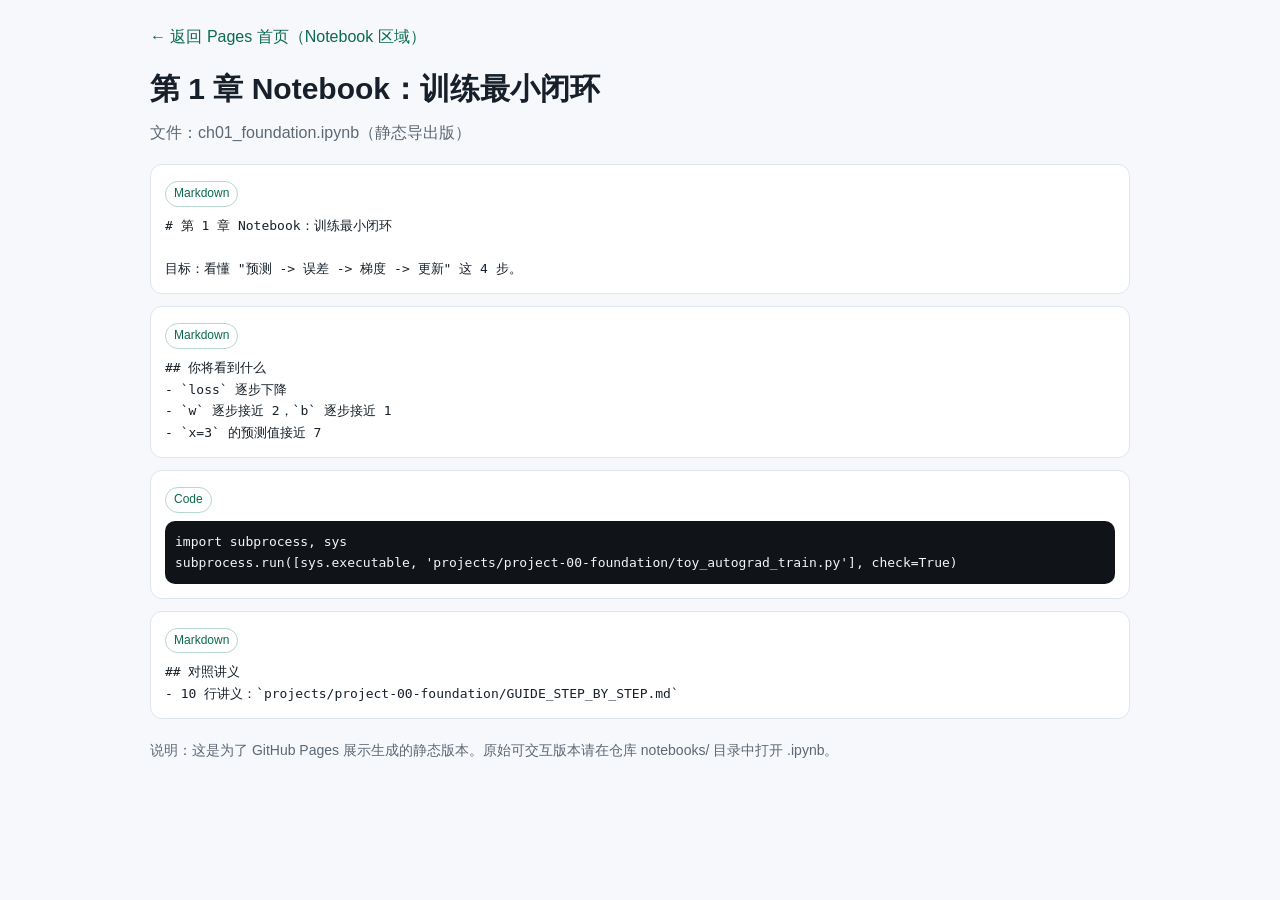
==== docs/notebooks/ch01_foundation.html @ f3278fe0 "feat: publish notebook static html pages for github pages viewing" ====
<!doctype html>
<html lang="zh-CN">
<head>
  <meta charset="utf-8" />
  <meta name="viewport" content="width=device-width, initial-scale=1" />
  <title>第 1 章 Notebook：训练最小闭环</title>
  <style>
:root {
  --bg: #f6f8fb;
  --text: #17202a;
  --muted: #5c6874;
  --panel: #ffffff;
  --border: #dfe5ee;
  --code-bg: #101418;
  --code-fg: #f2f5f9;
  --accent: #0b6a4f;
}
* { box-sizing: border-box; }
body {
  margin: 0;
  font-family: "Noto Sans SC", "PingFang SC", "Microsoft YaHei", sans-serif;
  background: var(--bg);
  color: var(--text);
  line-height: 1.65;
}
.container {
  width: min(980px, 92vw);
  margin: 0 auto;
  padding: 24px 0 40px;
}
.topbar {
  margin-bottom: 14px;
}
.topbar a {
  color: var(--accent);
  text-decoration: none;
}
h1 {
  margin: 0 0 6px;
  font-size: 30px;
}
.sub {
  margin: 0 0 18px;
  color: var(--muted);
}
.cell {
  background: var(--panel);
  border: 1px solid var(--border);
  border-radius: 12px;
  padding: 14px;
  margin-bottom: 12px;
}
.badge {
  display: inline-block;
  font-size: 12px;
  color: var(--accent);
  border: 1px solid #b7d7cc;
  border-radius: 999px;
  padding: 2px 8px;
  margin-bottom: 8px;
}
pre {
  margin: 0;
  white-space: pre-wrap;
  word-break: break-word;
}
.code {
  background: var(--code-bg);
  color: var(--code-fg);
  border-radius: 10px;
  padding: 10px;
  overflow: auto;
}
.markdown {
  background: #ffffff;
}
.note {
  margin-top: 20px;
  color: var(--muted);
  font-size: 14px;
}
</style>
</head>
<body>
  <main class="container">
    <div class="topbar"><a href="../index.html#notebooks">← 返回 Pages 首页（Notebook 区域）</a></div>
    <h1>第 1 章 Notebook：训练最小闭环</h1>
    <p class="sub">文件：ch01_foundation.ipynb（静态导出版）</p>
    <section class="cell markdown"><div class="badge">Markdown</div><pre># 第 1 章 Notebook：训练最小闭环

目标：看懂 &quot;预测 -&gt; 误差 -&gt; 梯度 -&gt; 更新&quot; 这 4 步。</pre></section><section class="cell markdown"><div class="badge">Markdown</div><pre>## 你将看到什么
- `loss` 逐步下降
- `w` 逐步接近 2，`b` 逐步接近 1
- `x=3` 的预测值接近 7</pre></section><section class="cell"><div class="badge">Code</div><pre class="code">import subprocess, sys
subprocess.run([sys.executable, &#x27;projects/project-00-foundation/toy_autograd_train.py&#x27;], check=True)</pre></section><section class="cell markdown"><div class="badge">Markdown</div><pre>## 对照讲义
- 10 行讲义：`projects/project-00-foundation/GUIDE_STEP_BY_STEP.md`</pre></section>
    <p class="note">说明：这是为了 GitHub Pages 展示生成的静态版本。原始可交互版本请在仓库 notebooks/ 目录中打开 .ipynb。</p>
  </main>
</body>
</html>
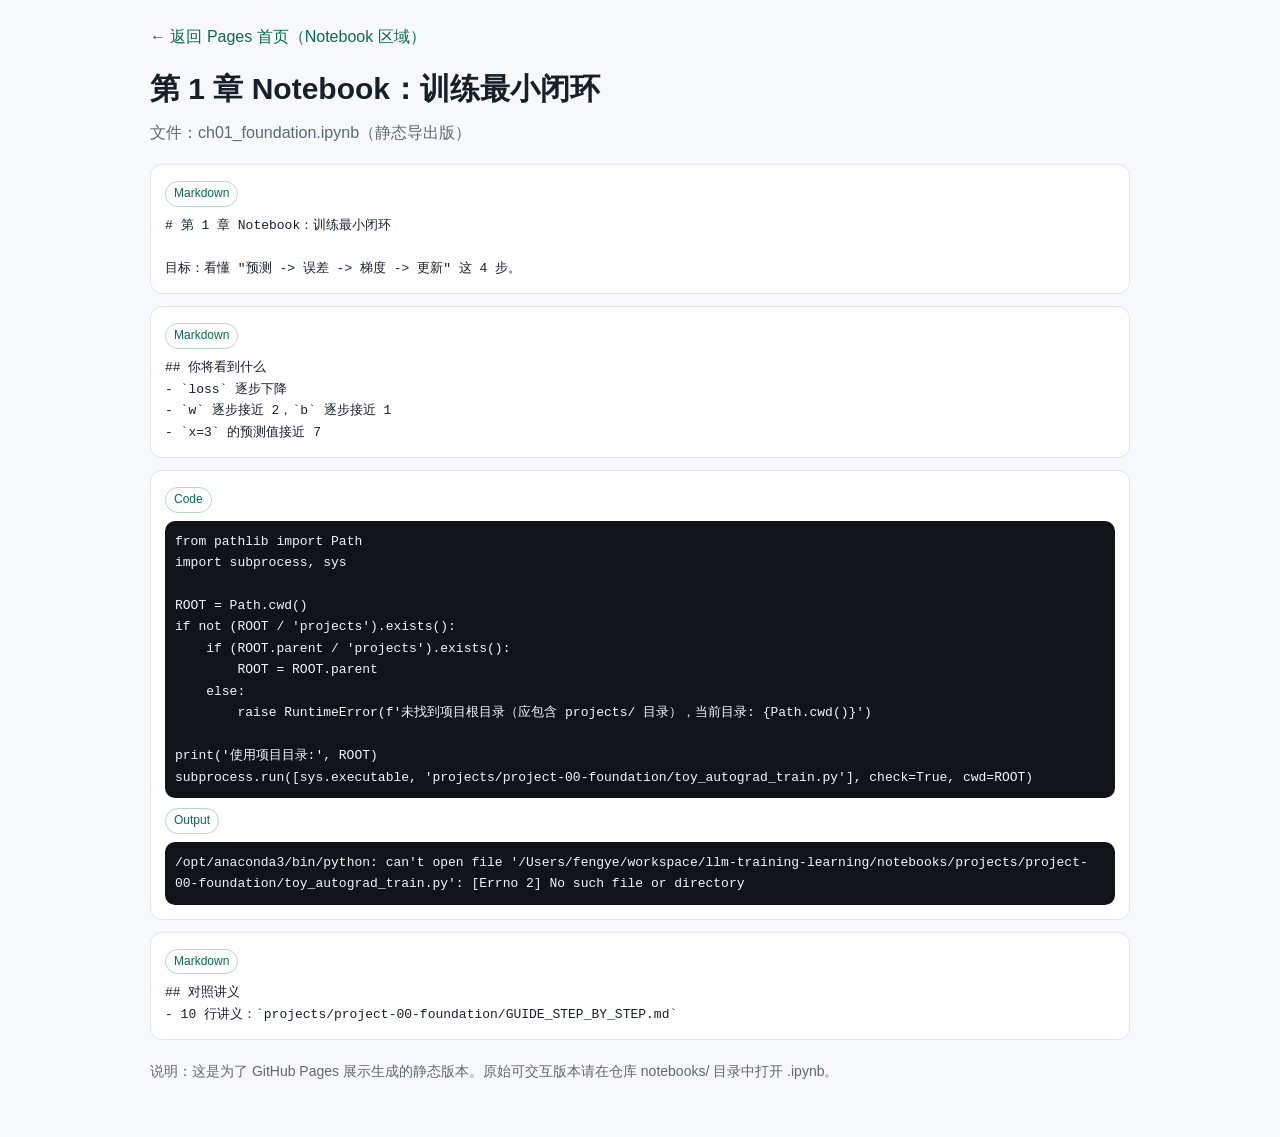
==== commit 78c112c0: "fix: make notebooks resolve project root correctly in jupyter" ====
--- a/docs/notebooks/ch01_foundation.html
+++ b/docs/notebooks/ch01_foundation.html
@@ -91,8 +91,20 @@
 目标：看懂 &quot;预测 -&gt; 误差 -&gt; 梯度 -&gt; 更新&quot; 这 4 步。</pre></section><section class="cell markdown"><div class="badge">Markdown</div><pre>## 你将看到什么
 - `loss` 逐步下降
 - `w` 逐步接近 2，`b` 逐步接近 1
-- `x=3` 的预测值接近 7</pre></section><section class="cell"><div class="badge">Code</div><pre class="code">import subprocess, sys
-subprocess.run([sys.executable, &#x27;projects/project-00-foundation/toy_autograd_train.py&#x27;], check=True)</pre></section><section class="cell markdown"><div class="badge">Markdown</div><pre>## 对照讲义
+- `x=3` 的预测值接近 7</pre></section><section class="cell"><div class="badge">Code</div><pre class="code">from pathlib import Path
+import subprocess, sys
+
+ROOT = Path.cwd()
+if not (ROOT / &#x27;projects&#x27;).exists():
+    if (ROOT.parent / &#x27;projects&#x27;).exists():
+        ROOT = ROOT.parent
+    else:
+        raise RuntimeError(f&#x27;未找到项目根目录（应包含 projects/ 目录），当前目录: {Path.cwd()}&#x27;)
+
+print(&#x27;使用项目目录:&#x27;, ROOT)
+subprocess.run([sys.executable, &#x27;projects/project-00-foundation/toy_autograd_train.py&#x27;], check=True, cwd=ROOT)
+</pre><div style="margin-top:8px;"><div class="badge">Output</div><pre class="code">/opt/anaconda3/bin/python: can&#x27;t open file &#x27;/Users/fengye/workspace/llm-training-learning/notebooks/projects/project-00-foundation/toy_autograd_train.py&#x27;: [Errno 2] No such file or directory
+</pre></div></section><section class="cell markdown"><div class="badge">Markdown</div><pre>## 对照讲义
 - 10 行讲义：`projects/project-00-foundation/GUIDE_STEP_BY_STEP.md`</pre></section>
     <p class="note">说明：这是为了 GitHub Pages 展示生成的静态版本。原始可交互版本请在仓库 notebooks/ 目录中打开 .ipynb。</p>
   </main>
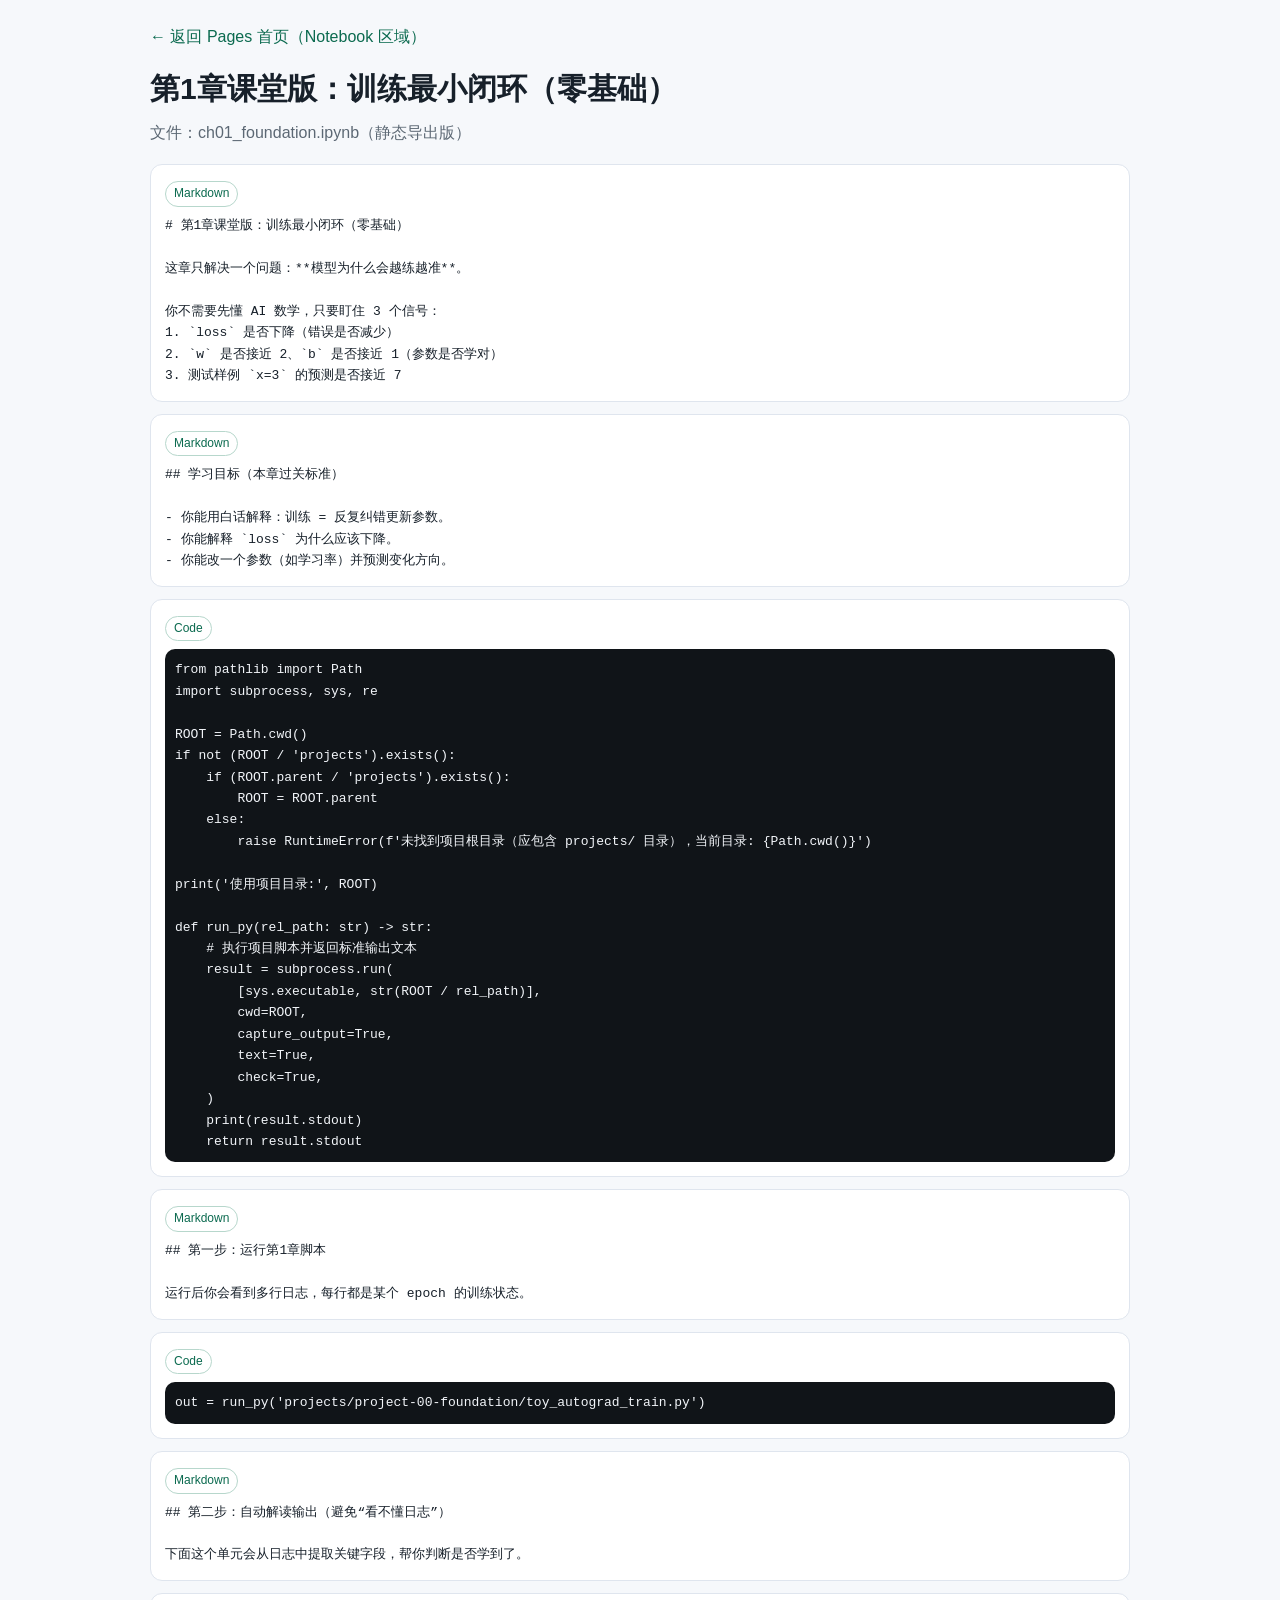
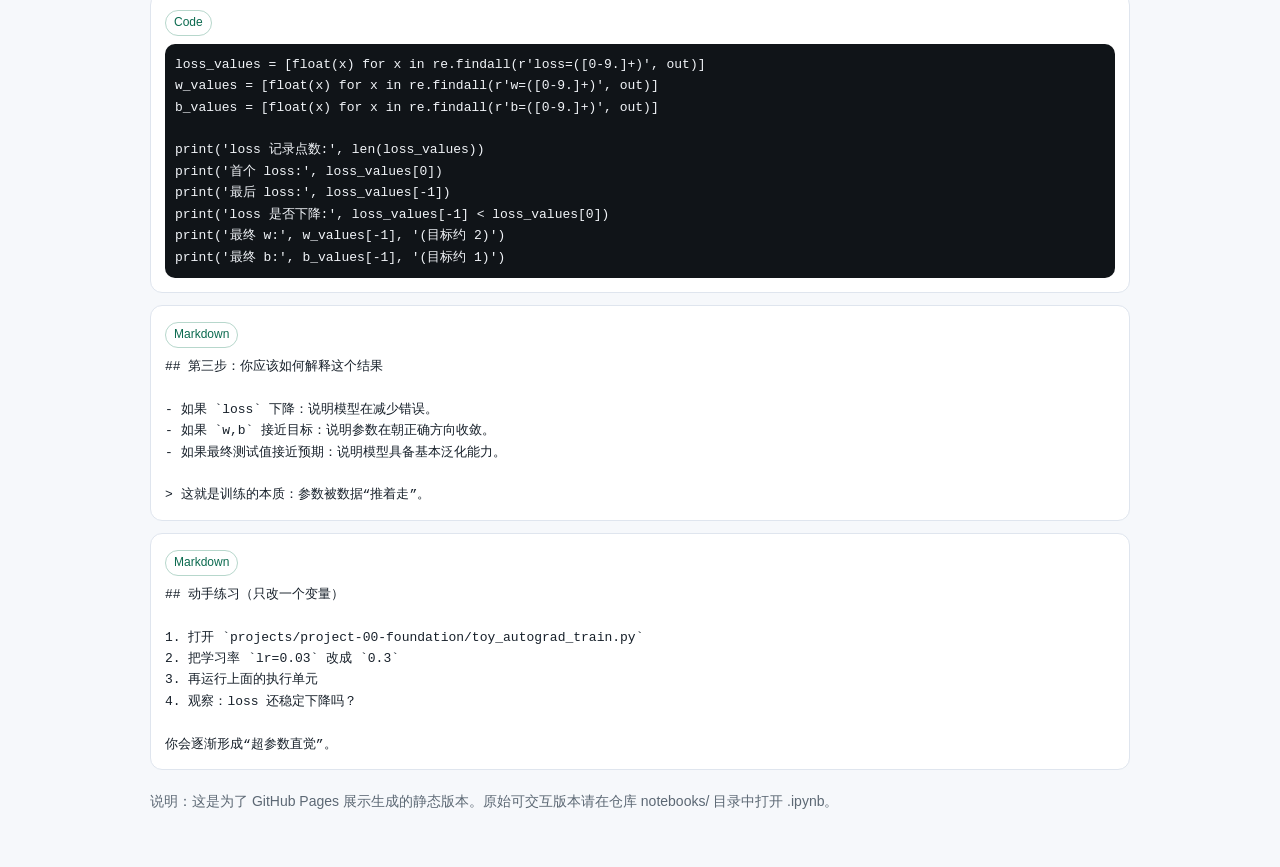
==== commit a5856340: "feat: rewrite all chapter notebooks into classroom-style guided lessons" ====
--- a/docs/notebooks/ch01_foundation.html
+++ b/docs/notebooks/ch01_foundation.html
@@ -3,7 +3,7 @@
 <head>
   <meta charset="utf-8" />
   <meta name="viewport" content="width=device-width, initial-scale=1" />
-  <title>第 1 章 Notebook：训练最小闭环</title>
+  <title>第1章课堂版：训练最小闭环（零基础）</title>
   <style>
 :root {
   --bg: #f6f8fb;
@@ -84,15 +84,23 @@
 <body>
   <main class="container">
     <div class="topbar"><a href="../index.html#notebooks">← 返回 Pages 首页（Notebook 区域）</a></div>
-    <h1>第 1 章 Notebook：训练最小闭环</h1>
+    <h1>第1章课堂版：训练最小闭环（零基础）</h1>
     <p class="sub">文件：ch01_foundation.ipynb（静态导出版）</p>
-    <section class="cell markdown"><div class="badge">Markdown</div><pre># 第 1 章 Notebook：训练最小闭环
+    <section class="cell markdown"><div class="badge">Markdown</div><pre># 第1章课堂版：训练最小闭环（零基础）
 
-目标：看懂 &quot;预测 -&gt; 误差 -&gt; 梯度 -&gt; 更新&quot; 这 4 步。</pre></section><section class="cell markdown"><div class="badge">Markdown</div><pre>## 你将看到什么
-- `loss` 逐步下降
-- `w` 逐步接近 2，`b` 逐步接近 1
-- `x=3` 的预测值接近 7</pre></section><section class="cell"><div class="badge">Code</div><pre class="code">from pathlib import Path
-import subprocess, sys
+这章只解决一个问题：**模型为什么会越练越准**。
+
+你不需要先懂 AI 数学，只要盯住 3 个信号：
+1. `loss` 是否下降（错误是否减少）
+2. `w` 是否接近 2、`b` 是否接近 1（参数是否学对）
+3. 测试样例 `x=3` 的预测是否接近 7
+</pre></section><section class="cell markdown"><div class="badge">Markdown</div><pre>## 学习目标（本章过关标准）
+
+- 你能用白话解释：训练 = 反复纠错更新参数。
+- 你能解释 `loss` 为什么应该下降。
+- 你能改一个参数（如学习率）并预测变化方向。
+</pre></section><section class="cell"><div class="badge">Code</div><pre class="code">from pathlib import Path
+import subprocess, sys, re
 
 ROOT = Path.cwd()
 if not (ROOT / &#x27;projects&#x27;).exists():
@@ -102,10 +110,51 @@
         raise RuntimeError(f&#x27;未找到项目根目录（应包含 projects/ 目录），当前目录: {Path.cwd()}&#x27;)
 
 print(&#x27;使用项目目录:&#x27;, ROOT)
-subprocess.run([sys.executable, &#x27;projects/project-00-foundation/toy_autograd_train.py&#x27;], check=True, cwd=ROOT)
-</pre><div style="margin-top:8px;"><div class="badge">Output</div><pre class="code">/opt/anaconda3/bin/python: can&#x27;t open file &#x27;/Users/fengye/workspace/llm-training-learning/notebooks/projects/project-00-foundation/toy_autograd_train.py&#x27;: [Errno 2] No such file or directory
-</pre></div></section><section class="cell markdown"><div class="badge">Markdown</div><pre>## 对照讲义
-- 10 行讲义：`projects/project-00-foundation/GUIDE_STEP_BY_STEP.md`</pre></section>
+
+def run_py(rel_path: str) -&gt; str:
+    # 执行项目脚本并返回标准输出文本
+    result = subprocess.run(
+        [sys.executable, str(ROOT / rel_path)],
+        cwd=ROOT,
+        capture_output=True,
+        text=True,
+        check=True,
+    )
+    print(result.stdout)
+    return result.stdout
+</pre></section><section class="cell markdown"><div class="badge">Markdown</div><pre>## 第一步：运行第1章脚本
+
+运行后你会看到多行日志，每行都是某个 epoch 的训练状态。
+</pre></section><section class="cell"><div class="badge">Code</div><pre class="code">out = run_py(&#x27;projects/project-00-foundation/toy_autograd_train.py&#x27;)
+</pre></section><section class="cell markdown"><div class="badge">Markdown</div><pre>## 第二步：自动解读输出（避免“看不懂日志”）
+
+下面这个单元会从日志中提取关键字段，帮你判断是否学到了。
+</pre></section><section class="cell"><div class="badge">Code</div><pre class="code">loss_values = [float(x) for x in re.findall(r&#x27;loss=([0-9.]+)&#x27;, out)]
+w_values = [float(x) for x in re.findall(r&#x27;w=([0-9.]+)&#x27;, out)]
+b_values = [float(x) for x in re.findall(r&#x27;b=([0-9.]+)&#x27;, out)]
+
+print(&#x27;loss 记录点数:&#x27;, len(loss_values))
+print(&#x27;首个 loss:&#x27;, loss_values[0])
+print(&#x27;最后 loss:&#x27;, loss_values[-1])
+print(&#x27;loss 是否下降:&#x27;, loss_values[-1] &lt; loss_values[0])
+print(&#x27;最终 w:&#x27;, w_values[-1], &#x27;(目标约 2)&#x27;)
+print(&#x27;最终 b:&#x27;, b_values[-1], &#x27;(目标约 1)&#x27;)
+</pre></section><section class="cell markdown"><div class="badge">Markdown</div><pre>## 第三步：你应该如何解释这个结果
+
+- 如果 `loss` 下降：说明模型在减少错误。
+- 如果 `w,b` 接近目标：说明参数在朝正确方向收敛。
+- 如果最终测试值接近预期：说明模型具备基本泛化能力。
+
+&gt; 这就是训练的本质：参数被数据“推着走”。
+</pre></section><section class="cell markdown"><div class="badge">Markdown</div><pre>## 动手练习（只改一个变量）
+
+1. 打开 `projects/project-00-foundation/toy_autograd_train.py`
+2. 把学习率 `lr=0.03` 改成 `0.3`
+3. 再运行上面的执行单元
+4. 观察：loss 还稳定下降吗？
+
+你会逐渐形成“超参数直觉”。
+</pre></section>
     <p class="note">说明：这是为了 GitHub Pages 展示生成的静态版本。原始可交互版本请在仓库 notebooks/ 目录中打开 .ipynb。</p>
   </main>
 </body>
